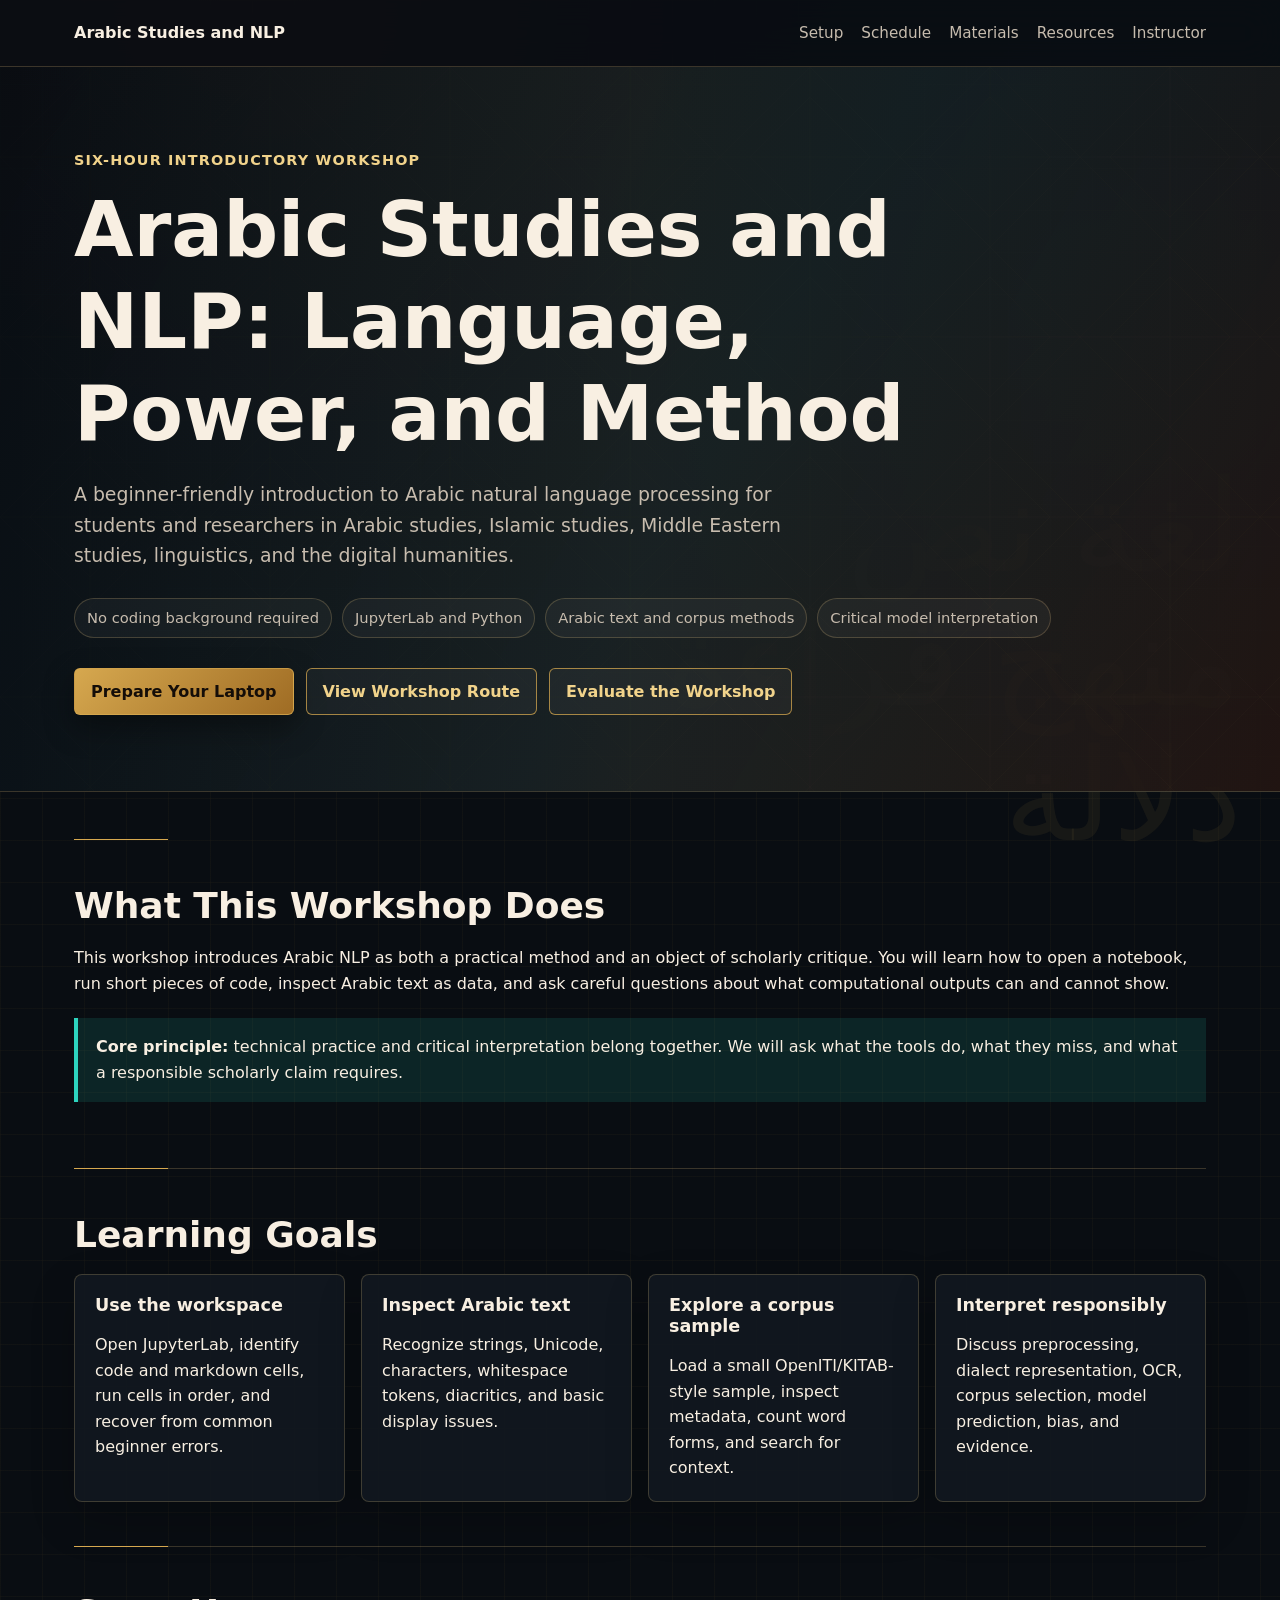
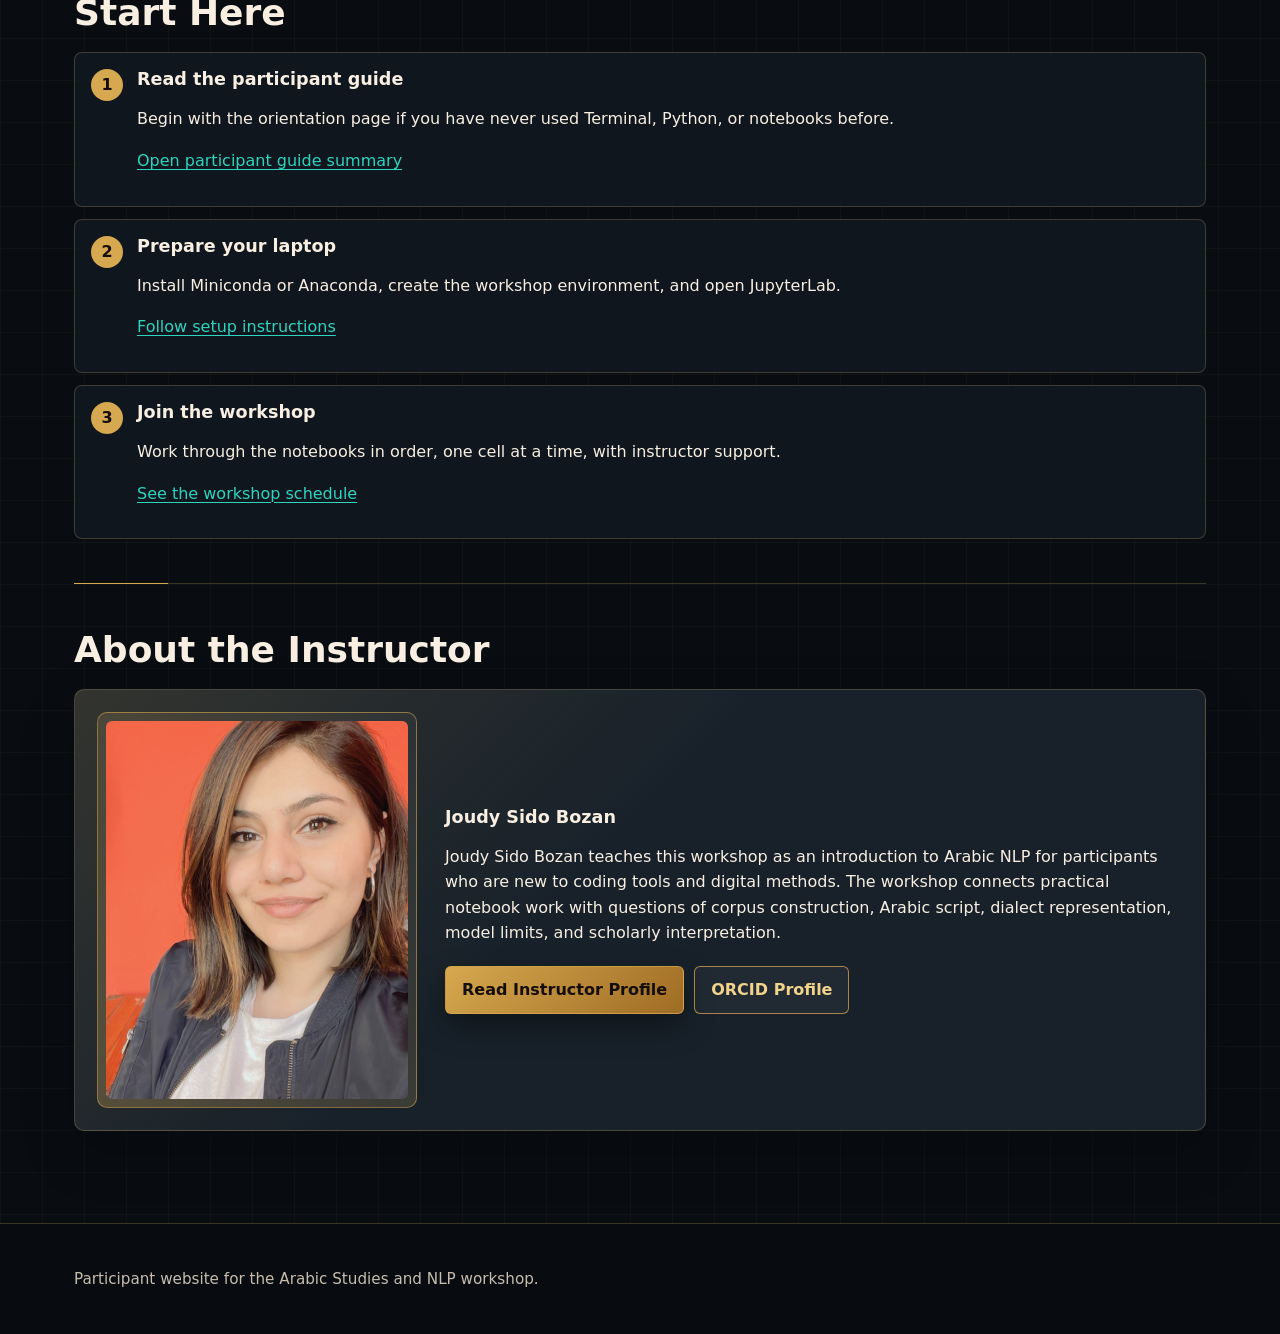
==== docs/index.html @ a16b2a0e "Add root GitHub Pages site" ====
<!doctype html>
<html lang="en">
  <head>
    <meta charset="utf-8">
    <meta name="viewport" content="width=device-width, initial-scale=1">
    <title>Arabic Studies and NLP Workshop</title>
    <meta name="description" content="Participant website for a six-hour beginner workshop on Arabic NLP, digital text analysis, and critical interpretation.">
    <link rel="stylesheet" href="assets/site.css">
  </head>
  <body>
    <header class="site-header">
      <nav class="nav" aria-label="Main navigation">
        <a class="brand" href="index.html">Arabic Studies and NLP</a>
        <div class="nav-links">
          <a href="setup.html">Setup</a>
          <a href="schedule.html">Schedule</a>
          <a href="materials.html">Materials</a>
          <a href="resources.html">Resources</a>
          <a href="instructor.html">Instructor</a>
        </div>
      </nav>
    </header>

    <main>
      <section class="hero">
        <div class="hero-inner">
          <p class="eyebrow">Six-hour introductory workshop</p>
          <h1>Arabic Studies and NLP: Language, Power, and Method</h1>
          <p class="lead">A beginner-friendly introduction to Arabic natural language processing for students and researchers in Arabic studies, Islamic studies, Middle Eastern studies, linguistics, and the digital humanities.</p>
          <ul class="meta" aria-label="Workshop facts">
            <li>No coding background required</li>
            <li>JupyterLab and Python</li>
            <li>Arabic text and corpus methods</li>
            <li>Critical model interpretation</li>
          </ul>
          <div class="actions">
            <a class="button" href="setup.html">Prepare Your Laptop</a>
            <a class="button secondary" href="schedule.html">View Workshop Route</a>
            <a class="button secondary" href="https://lehrevaluation.fu-berlin.de/productive/b/EEVLXFW2JXTUE?4">Evaluate the Workshop</a>
          </div>
        </div>
      </section>

      <div class="content">
        <section class="section" aria-labelledby="about">
          <h2 id="about">What This Workshop Does</h2>
          <p>This workshop introduces Arabic NLP as both a practical method and an object of scholarly critique. You will learn how to open a notebook, run short pieces of code, inspect Arabic text as data, and ask careful questions about what computational outputs can and cannot show.</p>
          <div class="note">
            <strong>Core principle:</strong> technical practice and critical interpretation belong together. We will ask what the tools do, what they miss, and what a responsible scholarly claim requires.
          </div>
        </section>

        <section class="section" aria-labelledby="goals">
          <h2 id="goals">Learning Goals</h2>
          <div class="grid">
            <article class="card">
              <h3>Use the workspace</h3>
              <p>Open JupyterLab, identify code and markdown cells, run cells in order, and recover from common beginner errors.</p>
            </article>
            <article class="card">
              <h3>Inspect Arabic text</h3>
              <p>Recognize strings, Unicode, characters, whitespace tokens, diacritics, and basic display issues.</p>
            </article>
            <article class="card">
              <h3>Explore a corpus sample</h3>
              <p>Load a small OpenITI/KITAB-style sample, inspect metadata, count word forms, and search for context.</p>
            </article>
            <article class="card">
              <h3>Interpret responsibly</h3>
              <p>Discuss preprocessing, dialect representation, OCR, corpus selection, model prediction, bias, and evidence.</p>
            </article>
          </div>
        </section>

        <section class="section" aria-labelledby="start">
          <h2 id="start">Start Here</h2>
          <div class="route">
            <div class="route-item">
              <div>
                <h3>Read the participant guide</h3>
                <p>Begin with the orientation page if you have never used Terminal, Python, or notebooks before.</p>
                <p><a href="materials.html#participant-guide">Open participant guide summary</a></p>
              </div>
            </div>
            <div class="route-item">
              <div>
                <h3>Prepare your laptop</h3>
                <p>Install Miniconda or Anaconda, create the workshop environment, and open JupyterLab.</p>
                <p><a href="setup.html">Follow setup instructions</a></p>
              </div>
            </div>
            <div class="route-item">
              <div>
                <h3>Join the workshop</h3>
                <p>Work through the notebooks in order, one cell at a time, with instructor support.</p>
                <p><a href="schedule.html">See the workshop schedule</a></p>
              </div>
            </div>
          </div>
        </section>

        <section class="section" aria-labelledby="instructor">
          <h2 id="instructor">About the Instructor</h2>
          <div class="instructor-panel">
            <div class="portrait-frame">
              <img class="portrait" src="assets/instructor.jpg" alt="Portrait of the workshop instructor">
            </div>
            <div>
              <h3>Joudy Sido Bozan</h3>
              <p>Joudy Sido Bozan teaches this workshop as an introduction to Arabic NLP for participants who are new to coding tools and digital methods. The workshop connects practical notebook work with questions of corpus construction, Arabic script, dialect representation, model limits, and scholarly interpretation.</p>
              <div class="profile-links">
                <a class="button" href="instructor.html">Read Instructor Profile</a>
                <a class="button secondary" href="https://orcid.org/0009-0000-0687-1091">ORCID Profile</a>
              </div>
            </div>
          </div>
        </section>
      </div>
    </main>

    <footer class="site-footer">
      <div class="footer-inner">
        <p>Participant website for the Arabic Studies and NLP workshop.</p>
      </div>
    </footer>
  </body>
</html>
---- docs/assets/site.css ----
:root {
  --ink: #f8efe2;
  --muted: #c7bcae;
  --line: rgba(218, 185, 120, 0.24);
  --paper: #090d12;
  --panel: rgba(18, 25, 32, 0.88);
  --panel-strong: rgba(25, 35, 44, 0.96);
  --accent: #2dd4bf;
  --accent-dark: #14b8a6;
  --gold: #d6a84f;
  --gold-soft: #f1d38b;
  --ruby: #b55239;
  --soft: rgba(45, 212, 191, 0.12);
  --soft-gold: rgba(214, 168, 79, 0.13);
  --code: #f8efe2;
  --shadow: rgba(0, 0, 0, 0.38);
}

* {
  box-sizing: border-box;
}

html {
  scroll-behavior: smooth;
}

body {
  margin: 0;
  color: var(--ink);
  background:
    radial-gradient(circle at 20% 0%, rgba(181, 82, 57, 0.24), transparent 34rem),
    radial-gradient(circle at 85% 10%, rgba(20, 184, 166, 0.16), transparent 32rem),
    linear-gradient(rgba(214, 168, 79, 0.035) 1px, transparent 1px),
    linear-gradient(90deg, rgba(214, 168, 79, 0.035) 1px, transparent 1px),
    var(--paper);
  background-size: auto, auto, 42px 42px, 42px 42px, auto;
  font-family: Inter, ui-sans-serif, system-ui, -apple-system, BlinkMacSystemFont, "Segoe UI", sans-serif;
  line-height: 1.6;
}

body::before {
  content: "لغة  نص  منهج  قراءة  دلالة";
  position: fixed;
  inset: auto 3vw 4vh auto;
  z-index: -1;
  max-width: 42rem;
  color: rgba(214, 168, 79, 0.07);
  font-family: Georgia, "Times New Roman", serif;
  font-size: clamp(3.6rem, 10vw, 9rem);
  line-height: 1.05;
  text-align: right;
  direction: rtl;
  pointer-events: none;
}

a {
  color: var(--accent);
  text-decoration-thickness: 0.08em;
  text-underline-offset: 0.18em;
}

a:hover {
  color: var(--gold-soft);
}

.site-header {
  border-bottom: 1px solid var(--line);
  background: rgba(9, 13, 18, 0.9);
  backdrop-filter: blur(18px);
  position: sticky;
  top: 0;
  z-index: 10;
}

.nav {
  max-width: 1180px;
  margin: 0 auto;
  min-height: 66px;
  padding: 0 24px;
  display: flex;
  align-items: center;
  justify-content: space-between;
  gap: 24px;
}

.brand {
  color: var(--ink);
  font-weight: 800;
  text-decoration: none;
}

.nav-links {
  display: flex;
  align-items: center;
  gap: 18px;
  flex-wrap: wrap;
}

.nav-links a {
  color: var(--muted);
  font-size: 0.95rem;
  text-decoration: none;
}

.nav-links a[aria-current="page"],
.nav-links a:hover {
  color: var(--gold-soft);
}

.hero {
  position: relative;
  overflow: hidden;
  border-bottom: 1px solid var(--line);
  background:
    linear-gradient(120deg, rgba(9, 13, 18, 0.96), rgba(14, 26, 33, 0.94) 55%, rgba(36, 22, 18, 0.88)),
    url("data:image/svg+xml,%3Csvg width='180' height='180' viewBox='0 0 180 180' xmlns='http://www.w3.org/2000/svg'%3E%3Cg fill='none' stroke='%23d6a84f' stroke-opacity='.18' stroke-width='1'%3E%3Cpath d='M90 0l90 90-90 90L0 90z'/%3E%3Cpath d='M90 30l60 60-60 60-60-60z'/%3E%3Cpath d='M0 90h180M90 0v180'/%3E%3C/g%3E%3C/svg%3E");
}

.hero::after {
  content: "";
  position: absolute;
  inset: 0;
  background: linear-gradient(90deg, transparent, rgba(214, 168, 79, 0.06), transparent);
  pointer-events: none;
}

.hero-inner,
.content {
  max-width: 1180px;
  margin: 0 auto;
  padding: 48px 24px;
}

.hero-inner {
  position: relative;
  z-index: 1;
  padding-top: 82px;
  padding-bottom: 76px;
}

.eyebrow {
  margin: 0 0 12px;
  color: var(--gold-soft);
  font-size: 0.9rem;
  font-weight: 800;
  letter-spacing: 0.08em;
  text-transform: uppercase;
}

h1,
h2,
h3 {
  line-height: 1.2;
}

h1 {
  max-width: 870px;
  margin: 0;
  font-size: clamp(2.25rem, 6vw, 4.8rem);
  letter-spacing: 0;
}

h2 {
  margin: 0 0 18px;
  font-size: clamp(1.55rem, 3vw, 2.25rem);
}

h3 {
  margin: 0 0 8px;
  font-size: 1.1rem;
}

.lead {
  max-width: 780px;
  color: var(--muted);
  font-size: 1.18rem;
}

.meta {
  display: flex;
  gap: 10px;
  flex-wrap: wrap;
  margin: 28px 0 0;
  padding: 0;
  list-style: none;
}

.meta li {
  border: 1px solid var(--line);
  border-radius: 999px;
  background: rgba(255, 255, 255, 0.04);
  color: var(--muted);
  padding: 7px 12px;
  font-size: 0.92rem;
}

.actions {
  display: flex;
  gap: 12px;
  flex-wrap: wrap;
  margin-top: 30px;
}

.button {
  display: inline-flex;
  align-items: center;
  justify-content: center;
  min-height: 44px;
  padding: 10px 16px;
  border: 1px solid rgba(214, 168, 79, 0.74);
  border-radius: 6px;
  background: linear-gradient(135deg, var(--gold), #9f6c24);
  color: #140d08;
  font-weight: 800;
  text-decoration: none;
  box-shadow: 0 12px 30px var(--shadow);
}

.button:hover {
  color: #140d08;
  filter: brightness(1.08);
}

.button.secondary {
  background: rgba(255, 255, 255, 0.04);
  color: var(--gold-soft);
  box-shadow: none;
}

.section {
  position: relative;
  padding: 44px 0;
  border-bottom: 1px solid var(--line);
}

.section:last-child {
  border-bottom: 0;
}

.section::before {
  content: "";
  position: absolute;
  top: -1px;
  left: 0;
  width: 94px;
  height: 1px;
  background: var(--gold);
}

.grid {
  display: grid;
  grid-template-columns: repeat(auto-fit, minmax(240px, 1fr));
  gap: 16px;
}

.card {
  border: 1px solid var(--line);
  border-radius: 8px;
  background: var(--panel);
  padding: 20px;
  box-shadow: 0 18px 45px rgba(0, 0, 0, 0.2);
}

.card p:last-child {
  margin-bottom: 0;
}

.note {
  border-left: 4px solid var(--accent);
  background: var(--soft);
  padding: 16px 18px;
  margin: 22px 0;
}

.caution {
  border-left-color: var(--gold);
  background: var(--soft-gold);
}

.route {
  display: grid;
  gap: 12px;
  counter-reset: route;
}

.route-item {
  display: grid;
  grid-template-columns: auto 1fr;
  gap: 14px;
  align-items: start;
  border: 1px solid var(--line);
  border-radius: 8px;
  background: var(--panel);
  padding: 16px;
}

.route-item::before {
  counter-increment: route;
  content: counter(route);
  display: inline-flex;
  width: 32px;
  height: 32px;
  align-items: center;
  justify-content: center;
  border-radius: 999px;
  background: var(--gold);
  color: #140d08;
  font-weight: 800;
}

.instructor-panel {
  display: grid;
  grid-template-columns: minmax(220px, 320px) 1fr;
  gap: 28px;
  align-items: center;
  border: 1px solid var(--line);
  border-radius: 10px;
  background:
    linear-gradient(135deg, rgba(214, 168, 79, 0.14), transparent 44%),
    var(--panel-strong);
  padding: 22px;
  box-shadow: 0 20px 50px rgba(0, 0, 0, 0.28);
}

.portrait-frame {
  border: 1px solid rgba(214, 168, 79, 0.52);
  border-radius: 10px;
  padding: 8px;
  background:
    linear-gradient(45deg, rgba(214, 168, 79, 0.26), transparent),
    rgba(255, 255, 255, 0.04);
}

.portrait {
  display: block;
  width: 100%;
  aspect-ratio: 4 / 5;
  object-fit: cover;
  border-radius: 6px;
}

.arabic-kicker {
  margin: 0 0 8px;
  color: var(--gold-soft);
  font-family: Georgia, "Times New Roman", serif;
  font-size: 1.45rem;
  direction: rtl;
}

.profile-links {
  display: flex;
  flex-wrap: wrap;
  gap: 10px;
  margin-top: 20px;
}

table {
  width: 100%;
  border-collapse: collapse;
  margin: 18px 0;
  background: var(--panel);
}

th,
td {
  border: 1px solid var(--line);
  padding: 12px;
  text-align: left;
  vertical-align: top;
}

th {
  background: rgba(214, 168, 79, 0.12);
  color: var(--gold-soft);
}

code {
  color: var(--code);
  background: rgba(255, 255, 255, 0.1);
  border-radius: 4px;
  padding: 0.12em 0.32em;
  font-family: ui-monospace, SFMono-Regular, Menlo, Consolas, monospace;
}

pre {
  overflow-x: auto;
  background: #04070a;
  color: #f7fafc;
  border: 1px solid var(--line);
  border-radius: 8px;
  padding: 16px;
}

pre code {
  background: transparent;
  color: inherit;
  padding: 0;
}

.site-footer {
  border-top: 1px solid var(--line);
  background: rgba(9, 13, 18, 0.96);
}

.footer-inner {
  max-width: 1180px;
  margin: 0 auto;
  padding: 28px 24px;
  color: var(--muted);
  font-size: 0.95rem;
}

@media (max-width: 780px) {
  .nav {
    align-items: flex-start;
    flex-direction: column;
    padding-top: 14px;
    padding-bottom: 14px;
  }

  .nav-links {
    gap: 12px;
  }

  .hero-inner,
  .content {
    padding-left: 18px;
    padding-right: 18px;
  }

  .instructor-panel {
    grid-template-columns: 1fr;
  }
}
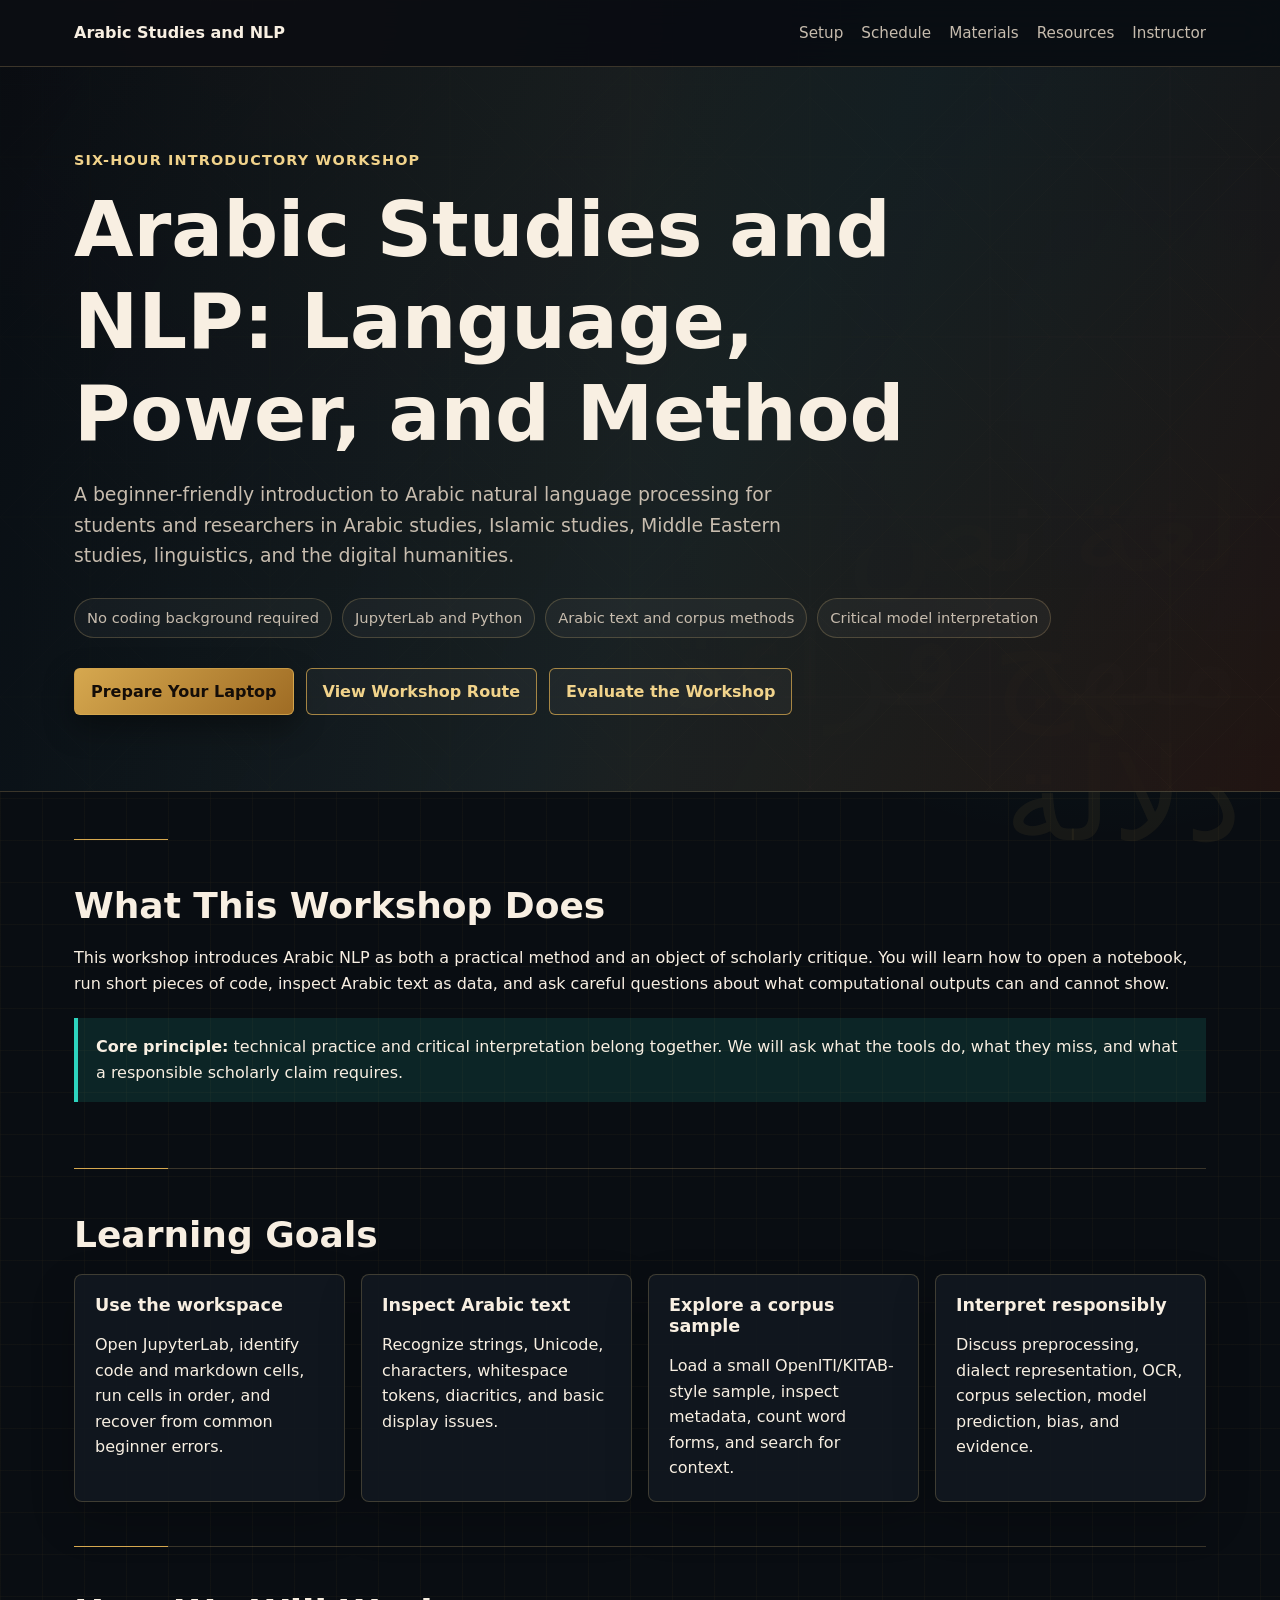
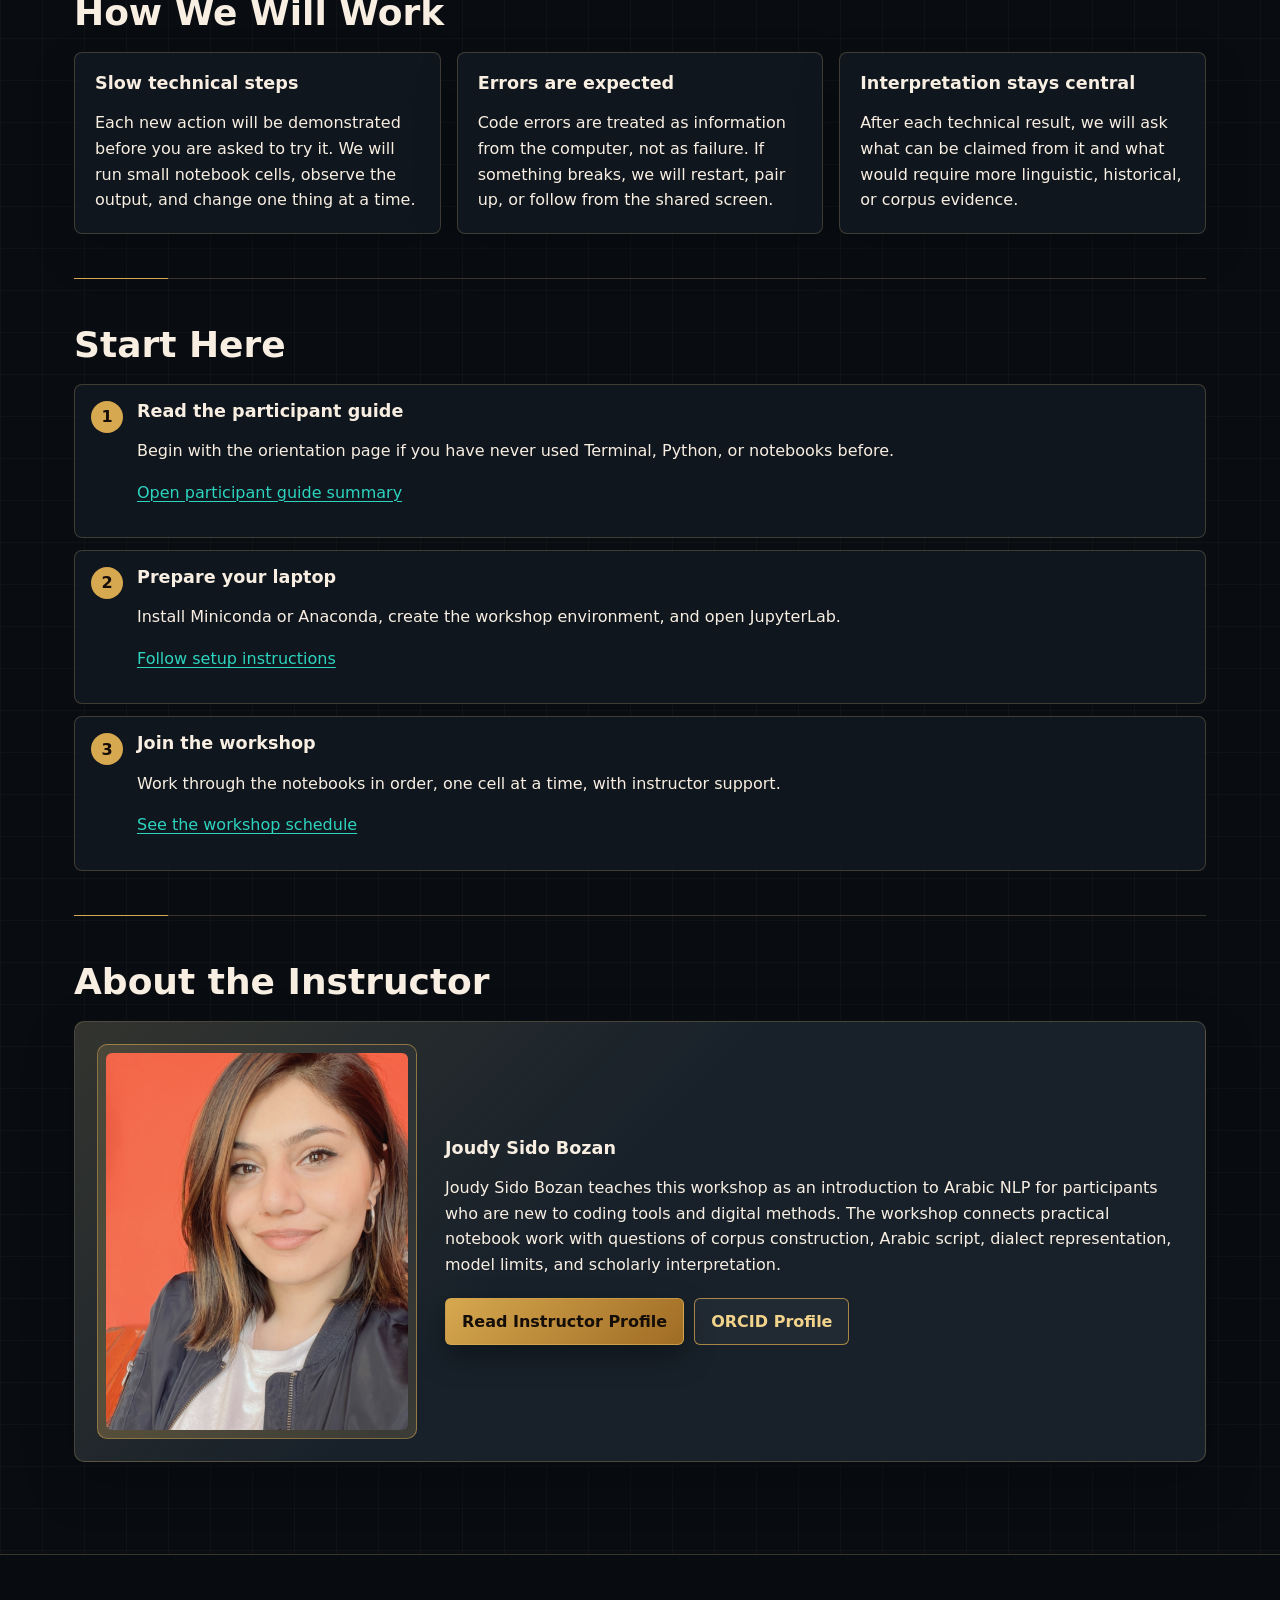
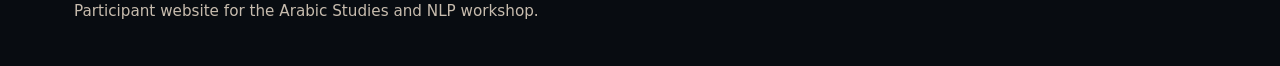
==== commit 2795c136: "Remove instructor notes and publish participant guidance" ====
--- a/docs/index.html
+++ b/docs/index.html
@@ -72,6 +72,24 @@
           </div>
         </section>
 
+        <section class="section" aria-labelledby="how">
+          <h2 id="how">How We Will Work</h2>
+          <div class="grid">
+            <article class="card">
+              <h3>Slow technical steps</h3>
+              <p>Each new action will be demonstrated before you are asked to try it. We will run small notebook cells, observe the output, and change one thing at a time.</p>
+            </article>
+            <article class="card">
+              <h3>Errors are expected</h3>
+              <p>Code errors are treated as information from the computer, not as failure. If something breaks, we will restart, pair up, or follow from the shared screen.</p>
+            </article>
+            <article class="card">
+              <h3>Interpretation stays central</h3>
+              <p>After each technical result, we will ask what can be claimed from it and what would require more linguistic, historical, or corpus evidence.</p>
+            </article>
+          </div>
+        </section>
+
         <section class="section" aria-labelledby="start">
           <h2 id="start">Start Here</h2>
           <div class="route">
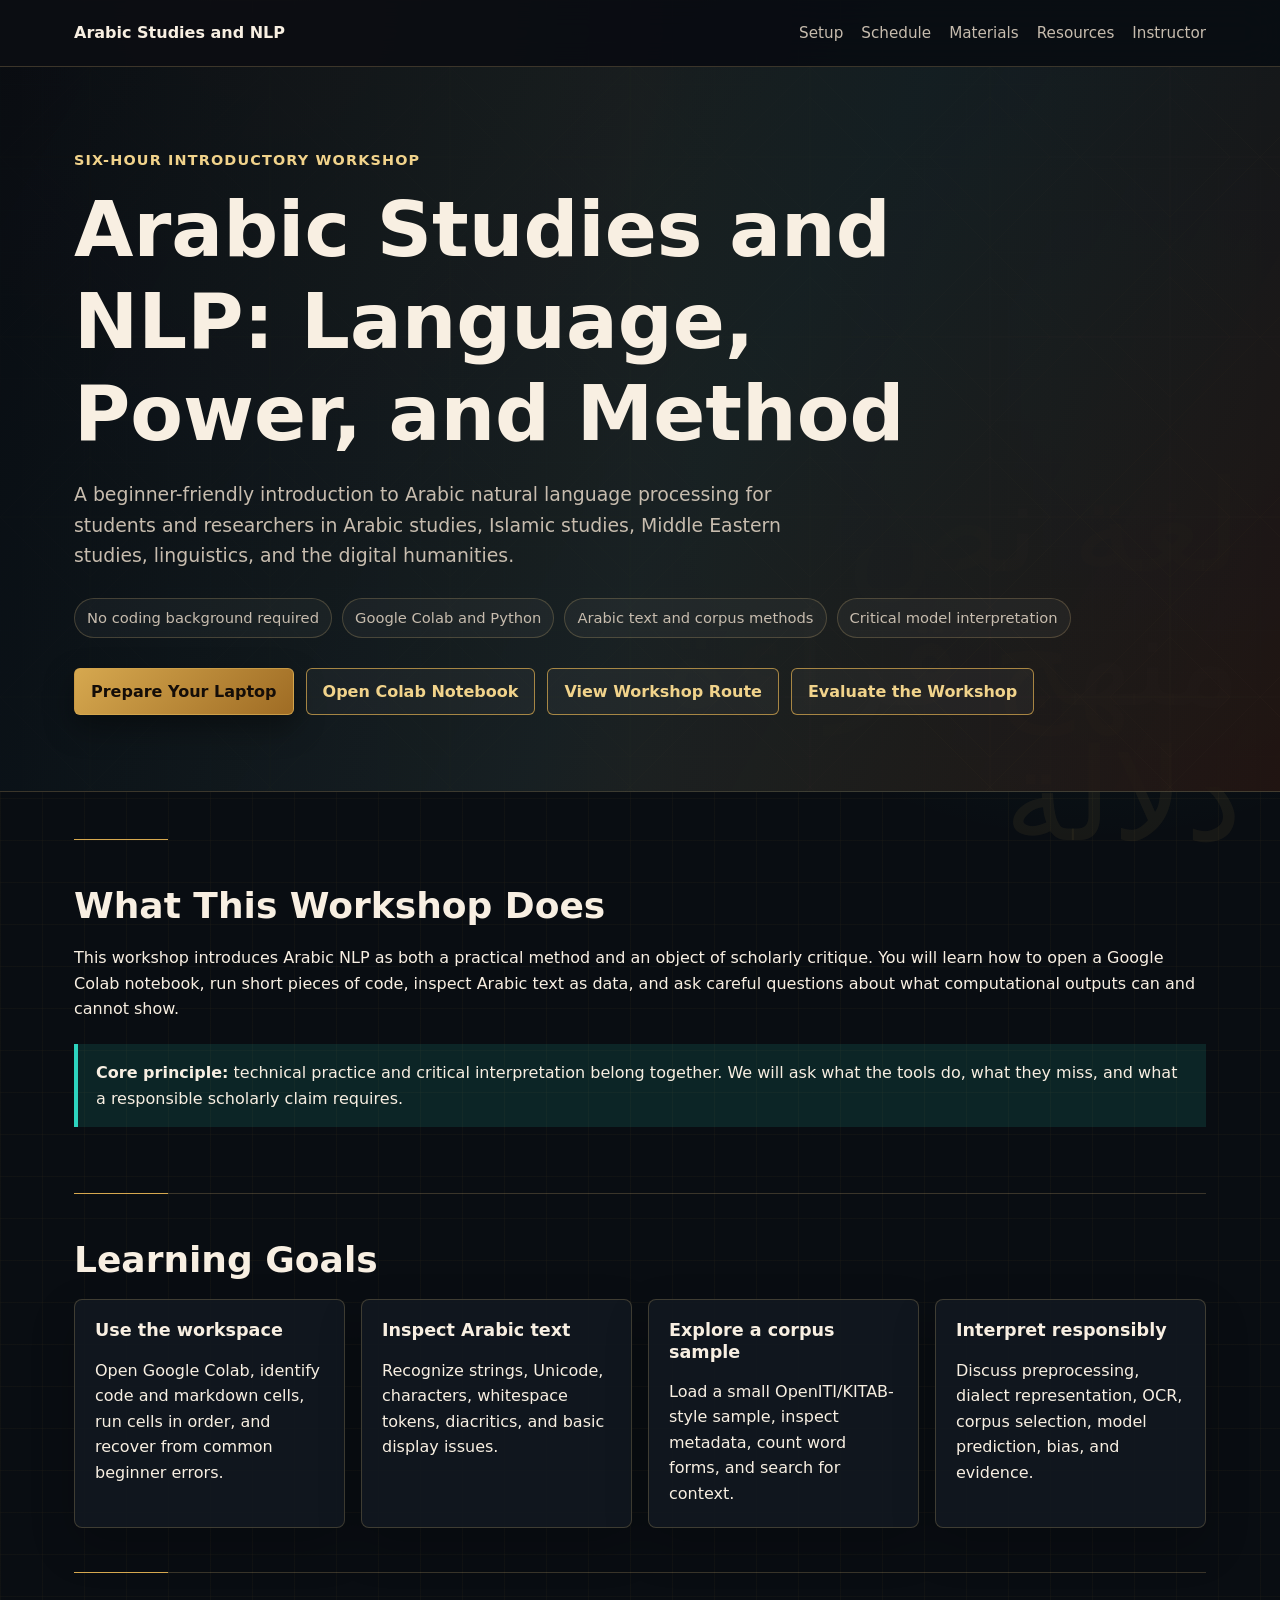
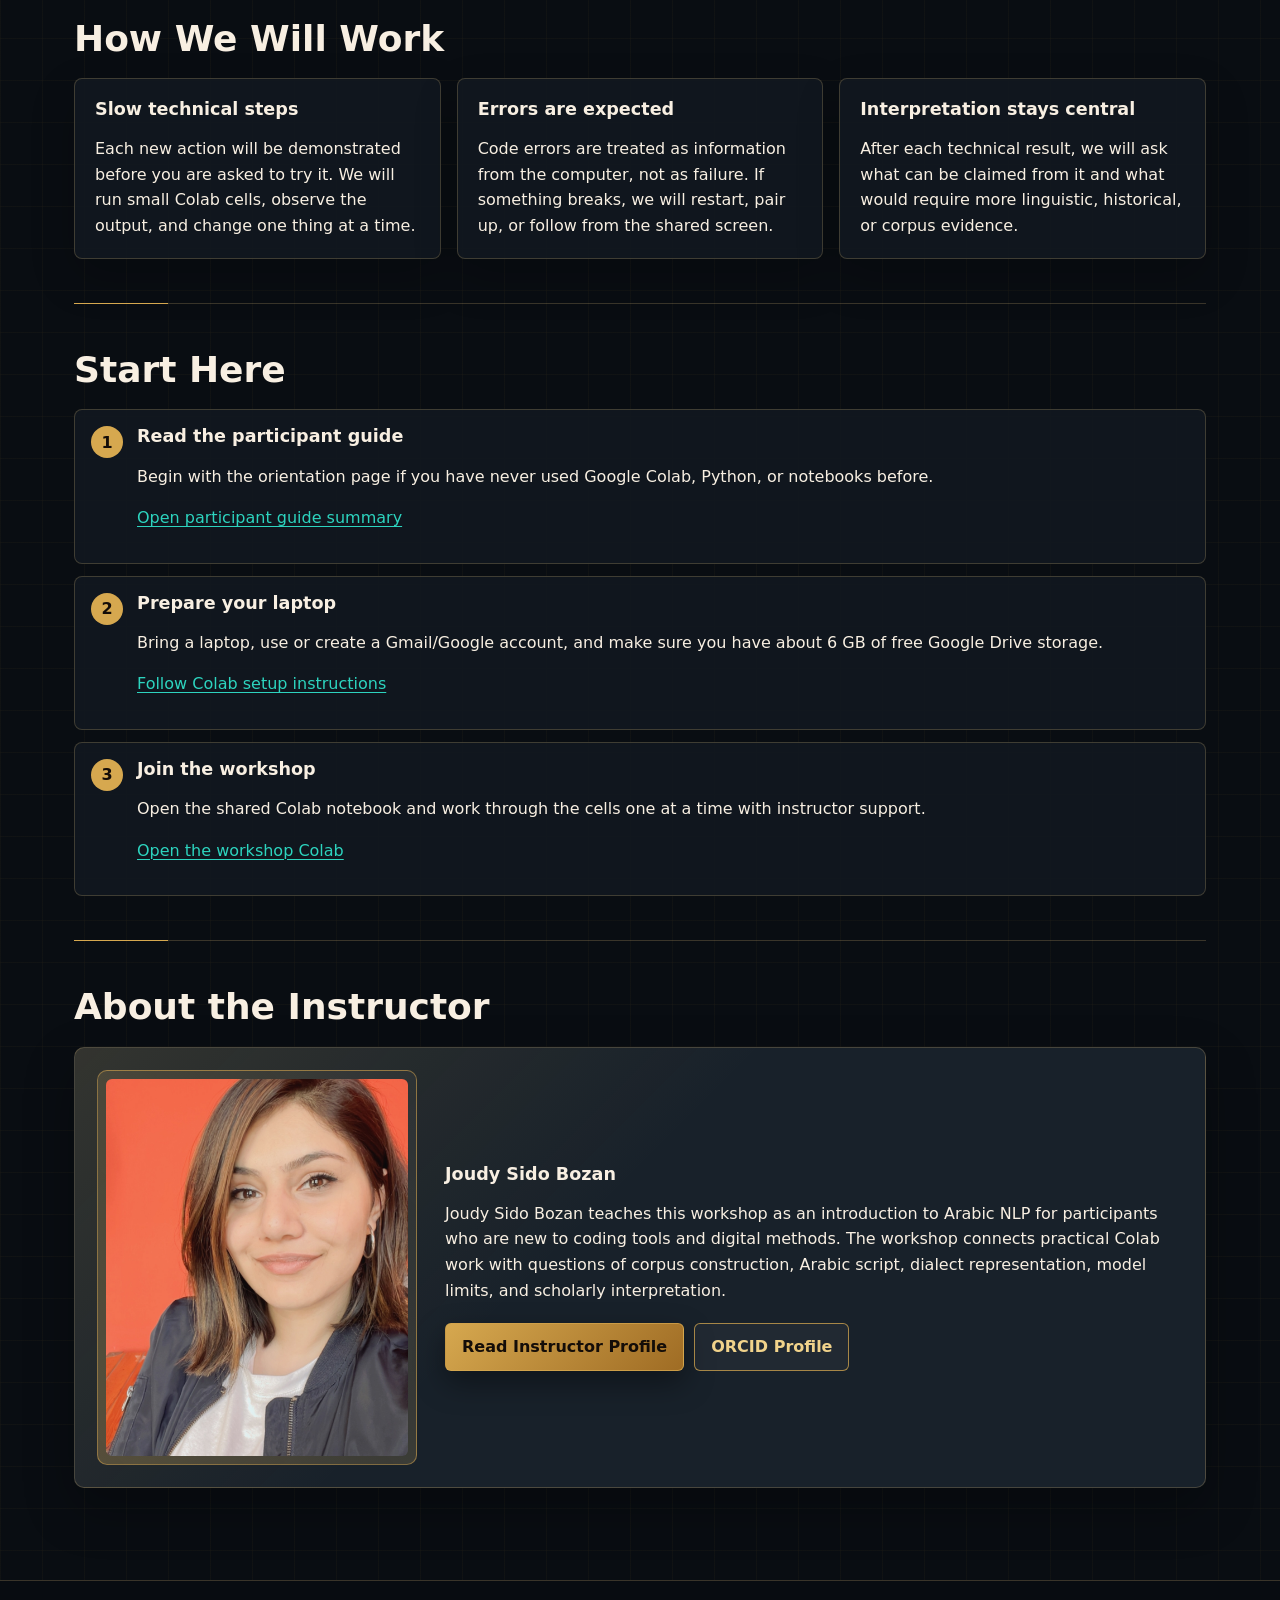
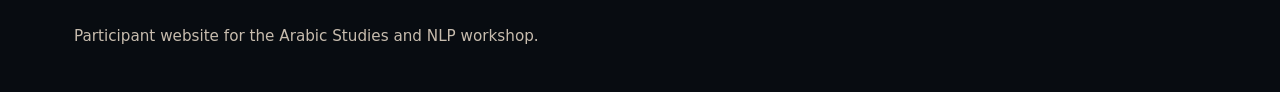
==== commit 8b97dd61: "Sync GitHub Pages site" ====
--- a/docs/index.html
+++ b/docs/index.html
@@ -29,12 +29,13 @@
           <p class="lead">A beginner-friendly introduction to Arabic natural language processing for students and researchers in Arabic studies, Islamic studies, Middle Eastern studies, linguistics, and the digital humanities.</p>
           <ul class="meta" aria-label="Workshop facts">
             <li>No coding background required</li>
-            <li>JupyterLab and Python</li>
+            <li>Google Colab and Python</li>
             <li>Arabic text and corpus methods</li>
             <li>Critical model interpretation</li>
           </ul>
           <div class="actions">
             <a class="button" href="setup.html">Prepare Your Laptop</a>
+            <a class="button secondary" href="https://colab.research.google.com/drive/1Y3qCbD6Gw1KEw-lixQx1rI6WlyWnrnDS?usp=sharing#scrollTo=X3KV4vNDDtG8">Open Colab Notebook</a>
             <a class="button secondary" href="schedule.html">View Workshop Route</a>
             <a class="button secondary" href="https://lehrevaluation.fu-berlin.de/productive/b/EEVLXFW2JXTUE?4">Evaluate the Workshop</a>
           </div>
@@ -44,7 +45,7 @@
       <div class="content">
         <section class="section" aria-labelledby="about">
           <h2 id="about">What This Workshop Does</h2>
-          <p>This workshop introduces Arabic NLP as both a practical method and an object of scholarly critique. You will learn how to open a notebook, run short pieces of code, inspect Arabic text as data, and ask careful questions about what computational outputs can and cannot show.</p>
+          <p>This workshop introduces Arabic NLP as both a practical method and an object of scholarly critique. You will learn how to open a Google Colab notebook, run short pieces of code, inspect Arabic text as data, and ask careful questions about what computational outputs can and cannot show.</p>
           <div class="note">
             <strong>Core principle:</strong> technical practice and critical interpretation belong together. We will ask what the tools do, what they miss, and what a responsible scholarly claim requires.
           </div>
@@ -55,7 +56,7 @@
           <div class="grid">
             <article class="card">
               <h3>Use the workspace</h3>
-              <p>Open JupyterLab, identify code and markdown cells, run cells in order, and recover from common beginner errors.</p>
+              <p>Open Google Colab, identify code and markdown cells, run cells in order, and recover from common beginner errors.</p>
             </article>
             <article class="card">
               <h3>Inspect Arabic text</h3>
@@ -77,7 +78,7 @@
           <div class="grid">
             <article class="card">
               <h3>Slow technical steps</h3>
-              <p>Each new action will be demonstrated before you are asked to try it. We will run small notebook cells, observe the output, and change one thing at a time.</p>
+              <p>Each new action will be demonstrated before you are asked to try it. We will run small Colab cells, observe the output, and change one thing at a time.</p>
             </article>
             <article class="card">
               <h3>Errors are expected</h3>
@@ -96,22 +97,22 @@
             <div class="route-item">
               <div>
                 <h3>Read the participant guide</h3>
-                <p>Begin with the orientation page if you have never used Terminal, Python, or notebooks before.</p>
+                <p>Begin with the orientation page if you have never used Google Colab, Python, or notebooks before.</p>
                 <p><a href="materials.html#participant-guide">Open participant guide summary</a></p>
               </div>
             </div>
             <div class="route-item">
               <div>
                 <h3>Prepare your laptop</h3>
-                <p>Install Miniconda or Anaconda, create the workshop environment, and open JupyterLab.</p>
-                <p><a href="setup.html">Follow setup instructions</a></p>
+                <p>Bring a laptop, use or create a Gmail/Google account, and make sure you have about 6 GB of free Google Drive storage.</p>
+                <p><a href="setup.html">Follow Colab setup instructions</a></p>
               </div>
             </div>
             <div class="route-item">
               <div>
                 <h3>Join the workshop</h3>
-                <p>Work through the notebooks in order, one cell at a time, with instructor support.</p>
-                <p><a href="schedule.html">See the workshop schedule</a></p>
+                <p>Open the shared Colab notebook and work through the cells one at a time with instructor support.</p>
+                <p><a href="https://colab.research.google.com/drive/1Y3qCbD6Gw1KEw-lixQx1rI6WlyWnrnDS?usp=sharing#scrollTo=X3KV4vNDDtG8">Open the workshop Colab</a></p>
               </div>
             </div>
           </div>
@@ -125,7 +126,7 @@
             </div>
             <div>
               <h3>Joudy Sido Bozan</h3>
-              <p>Joudy Sido Bozan teaches this workshop as an introduction to Arabic NLP for participants who are new to coding tools and digital methods. The workshop connects practical notebook work with questions of corpus construction, Arabic script, dialect representation, model limits, and scholarly interpretation.</p>
+              <p>Joudy Sido Bozan teaches this workshop as an introduction to Arabic NLP for participants who are new to coding tools and digital methods. The workshop connects practical Colab work with questions of corpus construction, Arabic script, dialect representation, model limits, and scholarly interpretation.</p>
               <div class="profile-links">
                 <a class="button" href="instructor.html">Read Instructor Profile</a>
                 <a class="button secondary" href="https://orcid.org/0009-0000-0687-1091">ORCID Profile</a>
--- a/docs/assets/site.css
+++ b/docs/assets/site.css
@@ -211,6 +211,8 @@
   border-radius: 6px;
   background: linear-gradient(135deg, var(--gold), #9f6c24);
   color: #140d08;
+  cursor: pointer;
+  font: inherit;
   font-weight: 800;
   text-decoration: none;
   box-shadow: 0 12px 30px var(--shadow);
@@ -308,6 +310,95 @@
   font-weight: 800;
 }
 
+.task-list {
+  display: grid;
+  gap: 18px;
+  margin-top: 22px;
+}
+
+.task {
+  overflow-x: auto;
+  border: 1px solid var(--line);
+  border-radius: 8px;
+  background: var(--panel);
+  padding: 20px;
+}
+
+.task-heading {
+  display: grid;
+  grid-template-columns: auto 1fr;
+  gap: 14px;
+  align-items: start;
+}
+
+.task-number {
+  display: inline-flex;
+  min-width: 74px;
+  min-height: 34px;
+  align-items: center;
+  justify-content: center;
+  border-radius: 999px;
+  background: var(--gold);
+  color: #140d08;
+  font-size: 0.92rem;
+  font-weight: 800;
+}
+
+.task-heading p {
+  margin: 0;
+  color: var(--muted);
+}
+
+.exercise-table select {
+  width: 100%;
+  min-width: 220px;
+  border: 1px solid rgba(214, 168, 79, 0.38);
+  border-radius: 6px;
+  background: #101820;
+  color: var(--ink);
+  font: inherit;
+  padding: 10px 12px;
+}
+
+.exercise-table select:focus {
+  outline: 2px solid var(--accent);
+  outline-offset: 2px;
+}
+
+.answer-feedback,
+.exercise-score {
+  color: var(--gold-soft);
+  font-weight: 700;
+}
+
+.exercise-table tr.is-correct td {
+  background: rgba(45, 212, 191, 0.08);
+}
+
+.exercise-table tr.is-incorrect td {
+  background: rgba(181, 82, 57, 0.12);
+}
+
+.exercise-table tr.is-correct .answer-feedback {
+  color: var(--accent);
+}
+
+.exercise-table tr.is-incorrect .answer-feedback {
+  color: #ffb19f;
+}
+
+.exercise-actions {
+  display: flex;
+  flex-wrap: wrap;
+  gap: 12px;
+  align-items: center;
+  margin-top: 18px;
+}
+
+.exercise-score {
+  margin: 0;
+}
+
 .instructor-panel {
   display: grid;
   grid-template-columns: minmax(220px, 320px) 1fr;
